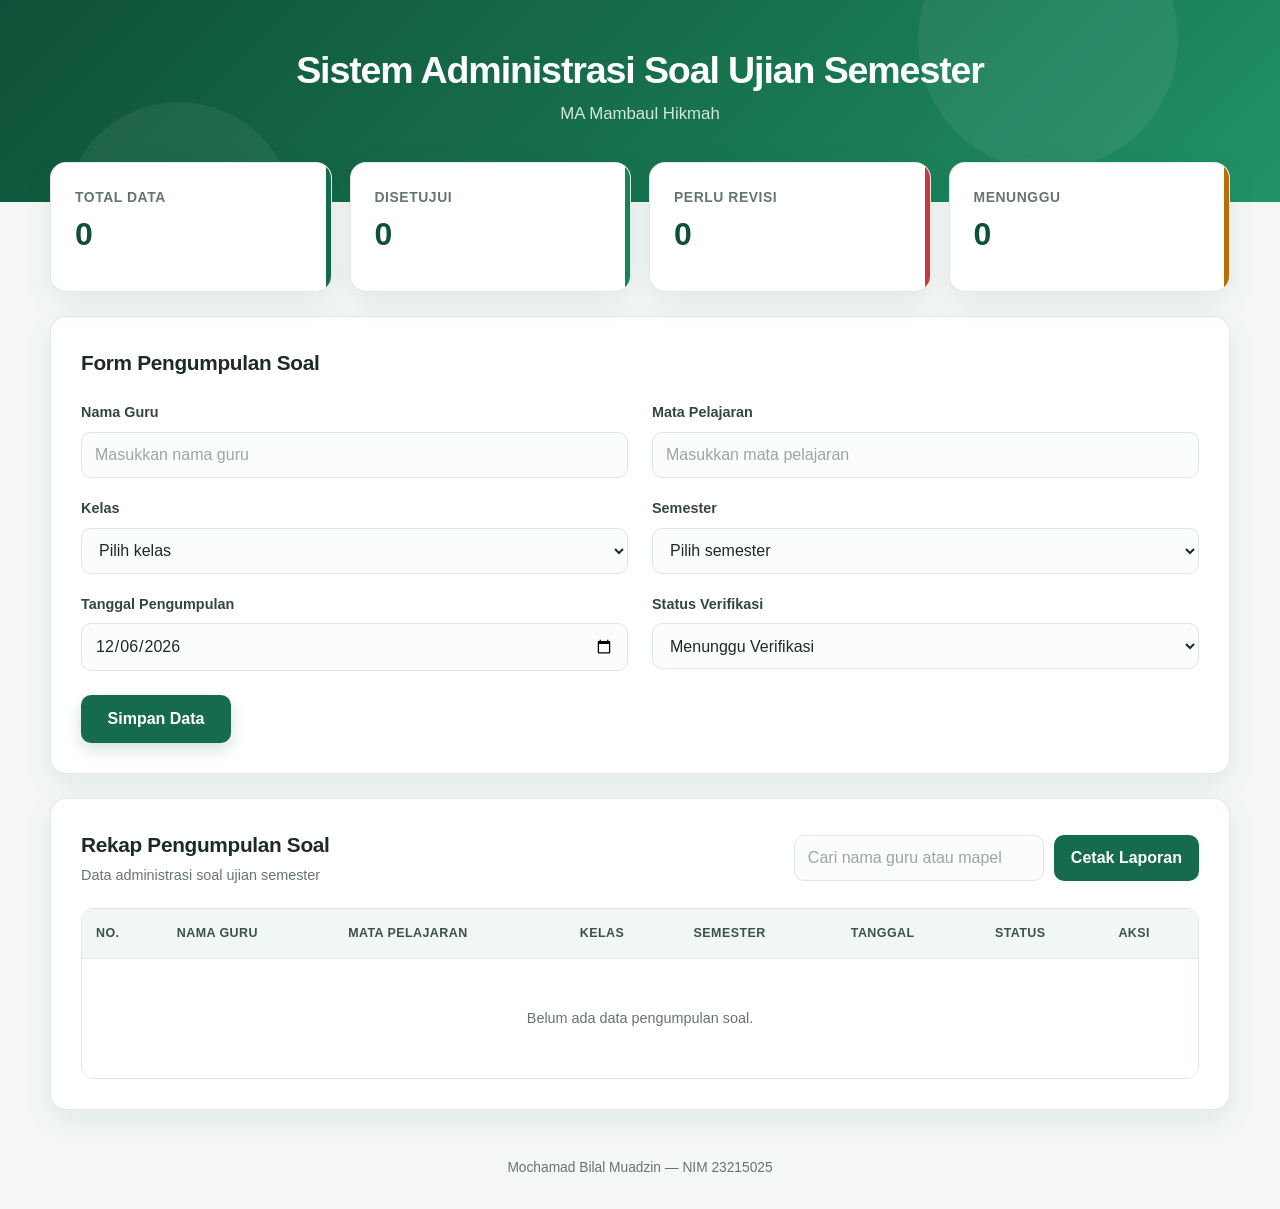
==== index.html @ 3a06ccc7 "Project UAS PKL" ====
<!DOCTYPE html>
<html lang="id">
<head>
    <meta charset="UTF-8">
    <meta name="viewport" content="width=device-width, initial-scale=1.0">
    <title>Sistem Pengelolaan Soal Ujian</title>
    <link rel="stylesheet" href="style.css">
</head>
<body>

    <header class="header">
        <div>
            <h1>Sistem Administrasi Soal Ujian Semester</h1>
            <p>MA Mambaul Hikmah</p>
        </div>
    </header>

    <main class="container">

        <section class="dashboard">
            <div class="card">
                <h3>Total Data</h3>
                <p id="totalData">0</p>
            </div>

            <div class="card">
                <h3>Disetujui</h3>
                <p id="totalDisetujui">0</p>
            </div>

            <div class="card">
                <h3>Perlu Revisi</h3>
                <p id="totalRevisi">0</p>
            </div>

            <div class="card">
                <h3>Menunggu</h3>
                <p id="totalMenunggu">0</p>
            </div>
        </section>

        <section class="panel">
            <h2>Form Pengumpulan Soal</h2>

            <form id="formSoal">
                <div class="form-grid">

                    <div class="form-group">
                        <label for="namaGuru">Nama Guru</label>
                        <input
                            type="text"
                            id="namaGuru"
                            placeholder="Masukkan nama guru"
                            required
                        >
                    </div>

                    <div class="form-group">
                        <label for="mataPelajaran">Mata Pelajaran</label>
                        <input
                            type="text"
                            id="mataPelajaran"
                            placeholder="Masukkan mata pelajaran"
                            required
                        >
                    </div>

                    <div class="form-group">
                        <label for="kelas">Kelas</label>
                        <select id="kelas" required>
                            <option value="">Pilih kelas</option>
                            <option value="X">Kelas X</option>
                            <option value="XI">Kelas XI</option>
                            <option value="XII">Kelas XII</option>
                        </select>
                    </div>

                    <div class="form-group">
                        <label for="semester">Semester</label>
                        <select id="semester" required>
                            <option value="">Pilih semester</option>
                            <option value="Ganjil">Ganjil</option>
                            <option value="Genap">Genap</option>
                        </select>
                    </div>

                    <div class="form-group">
                        <label for="tanggal">Tanggal Pengumpulan</label>
                        <input type="date" id="tanggal" required>
                    </div>

                    <div class="form-group">
                        <label for="status">Status Verifikasi</label>
                        <select id="status" required>
                            <option value="Menunggu Verifikasi">
                                Menunggu Verifikasi
                            </option>
                            <option value="Disetujui">Disetujui</option>
                            <option value="Perlu Revisi">Perlu Revisi</option>
                        </select>
                    </div>

                </div>

                <button type="submit" class="btn-primary">
                    Simpan Data
                </button>
            </form>
        </section>

        <section class="panel">
            <div class="table-header">
                <div>
                    <h2>Rekap Pengumpulan Soal</h2>
                    <p>Data administrasi soal ujian semester</p>
                </div>

                <div class="table-actions">
                    <input
                        type="text"
                        id="pencarian"
                        placeholder="Cari nama guru atau mapel"
                    >

                    <button
                        type="button"
                        class="btn-print"
                        onclick="window.print()"
                    >
                        Cetak Laporan
                    </button>
                </div>
            </div>

            <div class="table-wrapper">
                <table>
                    <thead>
                        <tr>
                            <th>No.</th>
                            <th>Nama Guru</th>
                            <th>Mata Pelajaran</th>
                            <th>Kelas</th>
                            <th>Semester</th>
                            <th>Tanggal</th>
                            <th>Status</th>
                            <th>Aksi</th>
                        </tr>
                    </thead>

                    <tbody id="tabelSoal">
                        <tr>
                            <td colspan="8" class="data-kosong">
                                Belum ada data pengumpulan soal.
                            </td>
                        </tr>
                    </tbody>
                </table>
            </div>
        </section>

    </main>

    <footer>
        <p>
            Mochamad Bilal Muadzin — NIM 23215025
        </p>
    </footer>

    <script src="script.js"></script>
</body>
</html>
---- style.css ----
/* ---------- Base ---------- */
:root {
    --primary: #176b4d;
    --primary-dark: #0f5138;
    --primary-soft: #e9f5ef;
    --background: #f4f7f6;
    --surface: #ffffff;
    --text: #1d2b26;
    --text-muted: #66756f;
    --border: #dfe7e3;
    --success: #168654;
    --warning: #b86e08;
    --danger: #c43d3d;
    --shadow: 0 10px 30px rgba(26, 72, 55, 0.08);
    --radius: 16px;
}

* {
    box-sizing: border-box;
}

html {
    scroll-behavior: smooth;
}

body {
    min-height: 100vh;
    margin: 0;
    background: var(--background);
    color: var(--text);
    font-family: Inter, "Segoe UI", Arial, sans-serif;
    line-height: 1.5;
}

button,
input,
select {
    font: inherit;
}

button {
    cursor: pointer;
}

/* ---------- Header ---------- */
.header {
    position: relative;
    overflow: hidden;
    padding: 48px 24px 76px;
    background: linear-gradient(135deg, #0f5138 0%, #187451 58%, #219268 100%);
    color: #ffffff;
    text-align: center;
}

.header::before,
.header::after {
    position: absolute;
    border-radius: 50%;
    background: rgba(255, 255, 255, 0.06);
    content: "";
}

.header::before {
    top: -90px;
    right: 8%;
    width: 260px;
    height: 260px;
}

.header::after {
    bottom: -130px;
    left: 5%;
    width: 230px;
    height: 230px;
}

.header > div {
    position: relative;
    z-index: 1;
}

.header h1 {
    max-width: 850px;
    margin: 0 auto 8px;
    font-size: clamp(1.65rem, 3vw, 2.35rem);
    line-height: 1.2;
    letter-spacing: -0.03em;
}

.header p {
    margin: 0;
    color: rgba(255, 255, 255, 0.82);
    font-size: 1.05rem;
}

/* ---------- Layout ---------- */
.container {
    position: relative;
    z-index: 2;
    width: min(1180px, calc(100% - 40px));
    margin: -40px auto 48px;
}

.dashboard {
    display: grid;
    grid-template-columns: repeat(4, minmax(0, 1fr));
    gap: 18px;
    margin-bottom: 24px;
}

.card,
.panel {
    border: 1px solid rgba(223, 231, 227, 0.9);
    background: var(--surface);
    box-shadow: var(--shadow);
}

.card {
    position: relative;
    overflow: hidden;
    min-height: 130px;
    padding: 24px;
    border-radius: var(--radius);
}

.card::after {
    position: absolute;
    top: 0;
    right: 0;
    width: 5px;
    height: 100%;
    background: var(--primary);
    content: "";
}

.card:nth-child(2)::after {
    background: var(--success);
}

.card:nth-child(3)::after {
    background: var(--danger);
}

.card:nth-child(4)::after {
    background: var(--warning);
}

.card h3 {
    margin: 0 0 10px;
    color: var(--text-muted);
    font-size: 0.87rem;
    font-weight: 650;
    letter-spacing: 0.04em;
    text-transform: uppercase;
}

.card p {
    margin: 0;
    color: var(--primary-dark);
    font-size: 2rem;
    font-weight: 750;
    line-height: 1;
}

.panel {
    margin-bottom: 24px;
    padding: 30px;
    border-radius: var(--radius);
}

.panel h2 {
    margin: 0 0 24px;
    font-size: 1.3rem;
    letter-spacing: -0.015em;
}

/* ---------- Form ---------- */
.form-grid {
    display: grid;
    grid-template-columns: repeat(2, minmax(0, 1fr));
    gap: 20px 24px;
}

.form-group {
    display: flex;
    flex-direction: column;
    gap: 8px;
}

.form-group label {
    color: #34463f;
    font-size: 0.9rem;
    font-weight: 650;
}

input,
select {
    width: 100%;
    min-height: 46px;
    padding: 10px 13px;
    border: 1px solid var(--border);
    border-radius: 10px;
    outline: none;
    background: #fbfcfc;
    color: var(--text);
    transition: border-color 0.2s ease, box-shadow 0.2s ease, background 0.2s ease;
}

input::placeholder {
    color: #9aa7a2;
}

input:focus,
select:focus {
    border-color: var(--primary);
    background: #ffffff;
    box-shadow: 0 0 0 4px rgba(23, 107, 77, 0.11);
}

.btn-primary,
.btn-print,
.btn-hapus,
.btn-edit,
.btn-batal,
.btn-konfirmasi-hapus {
    border: 0;
    border-radius: 10px;
    font-weight: 650;
    transition: transform 0.18s ease, background 0.18s ease, box-shadow 0.18s ease;
}

.btn-primary {
    min-width: 150px;
    margin-top: 24px;
    padding: 12px 22px;
    background: var(--primary);
    box-shadow: 0 6px 16px rgba(23, 107, 77, 0.2);
    color: #ffffff;
}

.btn-primary:hover,
.btn-print:hover {
    transform: translateY(-1px);
    background: var(--primary-dark);
}

.btn-primary:active,
.btn-print:active,
.btn-hapus:active {
    transform: translateY(0);
}

.btn-primary {
    position: relative;
    overflow: visible;
}

.btn-success-animation {
    background: var(--success);
    box-shadow: 0 0 0 7px rgba(22, 134, 84, 0.12),
                0 10px 25px rgba(22, 134, 84, 0.28);
    animation: success-button 0.45s ease both;
}

.success-particles {
    position: absolute;
    inset: 50% auto auto 50%;
    width: 1px;
    height: 1px;
    pointer-events: none;
}

.success-particles i {
    position: absolute;
    width: 7px;
    height: 7px;
    border-radius: 2px;
    background: var(--color);
    opacity: 0;
    animation: particle-pop 0.85s var(--delay) ease-out forwards;
}

.success-popup-overlay {
    position: fixed;
    z-index: 1200;
    inset: 0;
    display: grid;
    place-items: center;
    padding: 20px;
    background: rgba(10, 35, 26, 0.18);
    backdrop-filter: blur(2px);
    animation: popup-overlay-in 0.2s ease both;
}

.success-popup {
    display: flex;
    align-items: center;
    width: min(390px, 100%);
    padding: 24px 25px;
    border: 1px solid rgba(22, 134, 84, 0.15);
    border-radius: 18px;
    background: #ffffff;
    box-shadow: 0 24px 65px rgba(14, 61, 43, 0.24);
    text-align: left;
    animation: success-popup-in 0.5s cubic-bezier(0.2, 1.25, 0.35, 1) both;
}

.success-popup strong,
.success-popup span {
    display: block;
}

.success-popup strong {
    margin-bottom: 3px;
    color: var(--primary-dark);
    font-size: 1.05rem;
}

.success-popup span {
    color: var(--text-muted);
    font-size: 0.84rem;
}

.success-check {
    flex: 0 0 56px;
    width: 56px;
    height: 56px;
    margin-right: 16px;
}

.success-check svg {
    width: 100%;
    height: 100%;
    overflow: visible;
}

.success-check circle {
    fill: #e4f7ed;
    stroke: var(--success);
    stroke-dasharray: 151;
    stroke-dashoffset: 151;
    stroke-width: 2.5;
    animation: draw-check 0.55s 0.15s ease forwards;
}

.success-check path {
    fill: none;
    stroke: var(--success);
    stroke-dasharray: 30;
    stroke-dashoffset: 30;
    stroke-linecap: round;
    stroke-linejoin: round;
    stroke-width: 4;
    animation: draw-check 0.4s 0.55s ease forwards;
}

.success-popup-hide {
    opacity: 0;
    transition: opacity 0.3s ease;
}

.success-popup-hide .success-popup {
    transform: translateY(-8px) scale(0.97);
    transition: transform 0.3s ease;
}

.card-update {
    animation: card-pop 0.55s var(--delay) ease both;
}

tbody tr.row-baru td {
    animation: row-highlight 1.8s ease;
}

@keyframes success-button {
    0% { transform: scale(0.94); }
    55% { transform: scale(1.04); }
    100% { transform: scale(1); }
}

@keyframes success-popup-in {
    from {
        opacity: 0;
        transform: translateY(18px) scale(0.88);
    }
    to {
        opacity: 1;
        transform: translateY(0) scale(1);
    }
}

@keyframes popup-overlay-in {
    from { opacity: 0; }
    to { opacity: 1; }
}

@keyframes draw-check {
    to { stroke-dashoffset: 0; }
}

@keyframes particle-pop {
    0% {
        opacity: 1;
        transform: translate(0, 0) rotate(0);
    }
    100% {
        opacity: 0;
        transform: translate(var(--x), var(--y)) rotate(var(--r));
    }
}

@keyframes card-pop {
    0%, 100% { transform: translateY(0) scale(1); }
    45% { transform: translateY(-5px) scale(1.025); }
}

@keyframes row-highlight {
    0%, 100% { background: transparent; }
    20%, 65% { background: #dcf5e8; }
}

@media (prefers-reduced-motion: reduce) {
    .btn-success-animation,
    .success-particles i,
    .success-popup-overlay,
    .success-popup,
    .success-check circle,
    .success-check path,
    .card-update,
    tbody tr.row-baru td {
        animation: none;
    }
}

/* ---------- Table ---------- */
.table-header {
    display: flex;
    align-items: center;
    justify-content: space-between;
    gap: 24px;
    margin-bottom: 22px;
}

.table-header h2 {
    margin-bottom: 4px;
}

.table-header p {
    margin: 0;
    color: var(--text-muted);
    font-size: 0.9rem;
}

.table-actions {
    display: flex;
    align-items: center;
    gap: 10px;
}

.table-actions input {
    width: 250px;
}

.btn-print {
    min-height: 46px;
    padding: 10px 17px;
    background: var(--primary);
    color: #ffffff;
    white-space: nowrap;
}

.table-wrapper {
    overflow-x: auto;
    border: 1px solid var(--border);
    border-radius: 12px;
}

table {
    width: 100%;
    min-width: 850px;
    border-collapse: collapse;
    background: #ffffff;
}

th,
td {
    padding: 15px 14px;
    border-bottom: 1px solid #e8eeeb;
    text-align: left;
    vertical-align: middle;
}

th {
    background: #f0f7f4;
    color: #3d5149;
    font-size: 0.78rem;
    font-weight: 750;
    letter-spacing: 0.035em;
    text-transform: uppercase;
    white-space: nowrap;
}

td {
    color: #40514a;
    font-size: 0.9rem;
}

tbody tr:last-child td {
    border-bottom: 0;
}

tbody tr:hover td {
    background: #fbfdfc;
}

.data-kosong {
    height: 120px;
    color: var(--text-muted);
    text-align: center;
}

.status {
    display: inline-flex;
    align-items: center;
    padding: 6px 10px;
    border-radius: 999px;
    font-size: 0.78rem;
    font-weight: 700;
    white-space: nowrap;
}

.status-disetujui {
    background: #e5f7ed;
    color: #147144;
}

.status-revisi {
    background: #feebeb;
    color: #ad3030;
}

.status-menunggu {
    background: #fff3dc;
    color: #9b5b04;
}

.btn-hapus {
    padding: 7px 12px;
    background: #fff0f0;
    color: var(--danger);
    font-size: 0.82rem;
}

.btn-hapus:hover {
    background: #fbdede;
}

.aksi-row {
    display: flex;
    gap: 7px;
}

.btn-edit {
    padding: 7px 12px;
    border: 0;
    background: var(--primary-soft);
    color: var(--primary-dark);
    font-size: 0.82rem;
}

.btn-edit:hover {
    background: #d7eee3;
}

/* ---------- Toast & confirmation ---------- */
.toast-container {
    position: fixed;
    z-index: 1000;
    top: 20px;
    right: 20px;
    display: grid;
    gap: 10px;
    width: min(360px, calc(100% - 40px));
}

.toast {
    padding: 14px 17px;
    border-left: 4px solid var(--success);
    border-radius: 10px;
    background: #ffffff;
    box-shadow: 0 12px 35px rgba(25, 53, 43, 0.18);
    color: var(--text);
    opacity: 0;
    transform: translateY(-12px);
    transition: 0.25s ease;
}

.toast-show {
    opacity: 1;
    transform: translateY(0);
}

.toast-warning {
    border-left-color: var(--warning);
}

.toast-info {
    border-left-color: #2878bd;
}

.modal-overlay {
    position: fixed;
    z-index: 1100;
    inset: 0;
    display: grid;
    place-items: center;
    padding: 20px;
    background: rgba(12, 30, 23, 0.52);
    backdrop-filter: blur(3px);
}

.modal-konfirmasi {
    width: min(420px, 100%);
    padding: 26px;
    border-radius: 16px;
    background: #ffffff;
    box-shadow: 0 24px 60px rgba(12, 30, 23, 0.25);
}

.modal-konfirmasi h3 {
    margin: 0 0 8px;
    font-size: 1.2rem;
}

.modal-konfirmasi p {
    margin: 0;
    color: var(--text-muted);
}

.modal-actions {
    display: flex;
    justify-content: flex-end;
    gap: 10px;
    margin-top: 24px;
}

.btn-batal,
.btn-konfirmasi-hapus {
    padding: 10px 16px;
}

.btn-batal {
    border: 1px solid var(--border);
    background: #ffffff;
    color: var(--text);
}

.btn-konfirmasi-hapus {
    background: var(--danger);
    color: #ffffff;
}

/* ---------- Footer ---------- */
footer {
    padding: 0 20px 30px;
    color: var(--text-muted);
    text-align: center;
    font-size: 0.86rem;
}

footer p {
    margin: 0;
}

/* ---------- Responsive ---------- */
@media (max-width: 900px) {
    .dashboard {
        grid-template-columns: repeat(2, minmax(0, 1fr));
    }

    .table-header {
        align-items: flex-start;
        flex-direction: column;
    }

    .table-actions {
        width: 100%;
    }

    .table-actions input {
        flex: 1;
        width: auto;
    }
}

@media (max-width: 640px) {
    .header {
        padding: 36px 18px 64px;
    }

    .container {
        width: min(100% - 24px, 1180px);
        margin-top: -32px;
    }

    .dashboard {
        gap: 12px;
    }

    .card {
        min-height: 110px;
        padding: 18px;
    }

    .card h3 {
        font-size: 0.75rem;
    }

    .card p {
        font-size: 1.7rem;
    }

    .panel {
        padding: 21px 18px;
    }

    .form-grid {
        grid-template-columns: 1fr;
        gap: 16px;
    }

    .btn-primary {
        width: 100%;
    }

    .table-actions {
        align-items: stretch;
        flex-direction: column;
    }

    .table-actions input,
    .btn-print {
        width: 100%;
    }
}

@media (max-width: 380px) {
    .dashboard {
        grid-template-columns: 1fr;
    }
}

/* ---------- Print ---------- */
@media print {
    body {
        background: #ffffff;
    }

    .header {
        padding: 20px;
        background: #ffffff;
        color: #000000;
    }

    .header p {
        color: #444444;
    }

    .container {
        width: 100%;
        margin: 0;
    }

    .dashboard,
    .panel:first-of-type,
    .table-actions,
    footer {
        display: none;
    }

    .panel {
        padding: 0;
        border: 0;
        box-shadow: none;
    }

    .table-wrapper {
        overflow: visible;
    }

    table {
        min-width: 0;
    }

    th,
    td {
        padding: 8px;
        font-size: 10px;
    }

    th:last-child,
    td:last-child {
        display: none;
    }
}
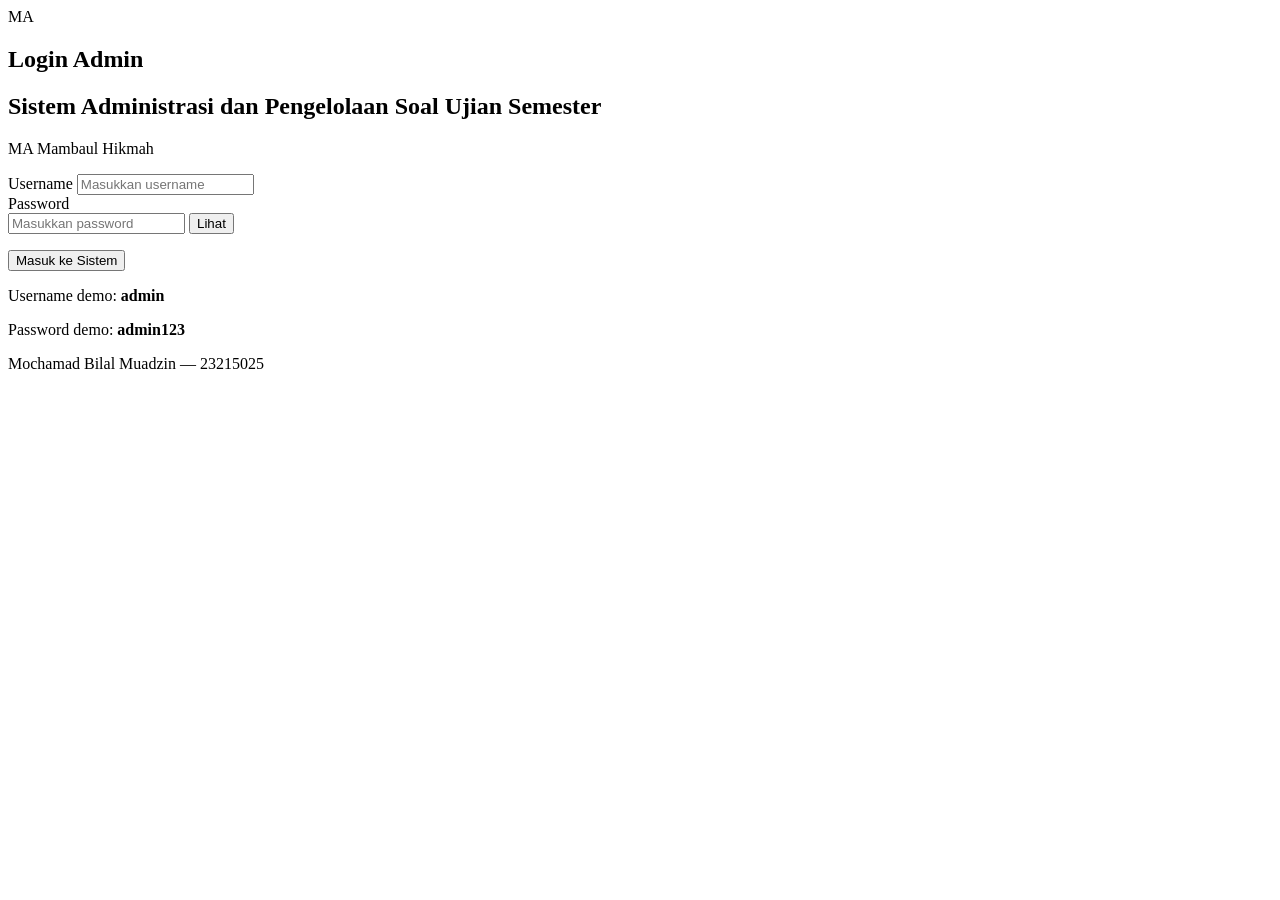
==== commit e2e62500: "Backup sebelum pengembangan fitur lengkap" ====
--- a/index.html
+++ b/index.html
@@ -3,169 +3,91 @@
 <head>
     <meta charset="UTF-8">
     <meta name="viewport" content="width=device-width, initial-scale=1.0">
-    <title>Sistem Pengelolaan Soal Ujian</title>
-    <link rel="stylesheet" href="style.css">
+
+    <title>Login Admin | MA Mambaul Hikmah</title>
+
+    <link rel="stylesheet" href="login.css">
 </head>
+
 <body>
 
-    <header class="header">
-        <div>
-            <h1>Sistem Administrasi Soal Ujian Semester</h1>
-            <p>MA Mambaul Hikmah</p>
-        </div>
-    </header>
+    <main class="login-container">
 
-    <main class="container">
+        <section class="login-card">
 
-        <section class="dashboard">
-            <div class="card">
-                <h3>Total Data</h3>
-                <p id="totalData">0</p>
+            <div class="logo-placeholder">
+                MA
             </div>
 
-            <div class="card">
-                <h3>Disetujui</h3>
-                <p id="totalDisetujui">0</p>
+            <h1>Login Admin</h1>
+
+            <h2>
+                Sistem Administrasi dan Pengelolaan
+                Soal Ujian Semester
+            </h2>
+
+            <p class="nama-sekolah">
+                MA Mambaul Hikmah
+            </p>
+
+            <form id="formLogin">
+
+                <div class="form-group">
+                    <label for="username">Username</label>
+
+                    <input
+                        type="text"
+                        id="username"
+                        placeholder="Masukkan username"
+                        autocomplete="username"
+                        required
+                    >
+                </div>
+
+                <div class="form-group">
+                    <label for="password">Password</label>
+
+                    <div class="password-wrapper">
+                        <input
+                            type="password"
+                            id="password"
+                            placeholder="Masukkan password"
+                            autocomplete="current-password"
+                            required
+                        >
+
+                        <button
+                            type="button"
+                            id="lihatPassword"
+                            class="btn-lihat"
+                        >
+                            Lihat
+                        </button>
+                    </div>
+                </div>
+
+                <p id="pesanLogin" class="pesan-login"></p>
+
+                <button type="submit" class="btn-login">
+                    Masuk ke Sistem
+                </button>
+
+            </form>
+
+            <div class="info-login">
+                <p>Username demo: <strong>admin</strong></p>
+                <p>Password demo: <strong>admin123</strong></p>
             </div>
 
-            <div class="card">
-                <h3>Perlu Revisi</h3>
-                <p id="totalRevisi">0</p>
-            </div>
+            <p class="copyright">
+                Mochamad Bilal Muadzin — 23215025
+            </p>
 
-            <div class="card">
-                <h3>Menunggu</h3>
-                <p id="totalMenunggu">0</p>
-            </div>
-        </section>
-
-        <section class="panel">
-            <h2>Form Pengumpulan Soal</h2>
-
-            <form id="formSoal">
-                <div class="form-grid">
-
-                    <div class="form-group">
-                        <label for="namaGuru">Nama Guru</label>
-                        <input
-                            type="text"
-                            id="namaGuru"
-                            placeholder="Masukkan nama guru"
-                            required
-                        >
-                    </div>
-
-                    <div class="form-group">
-                        <label for="mataPelajaran">Mata Pelajaran</label>
-                        <input
-                            type="text"
-                            id="mataPelajaran"
-                            placeholder="Masukkan mata pelajaran"
-                            required
-                        >
-                    </div>
-
-                    <div class="form-group">
-                        <label for="kelas">Kelas</label>
-                        <select id="kelas" required>
-                            <option value="">Pilih kelas</option>
-                            <option value="X">Kelas X</option>
-                            <option value="XI">Kelas XI</option>
-                            <option value="XII">Kelas XII</option>
-                        </select>
-                    </div>
-
-                    <div class="form-group">
-                        <label for="semester">Semester</label>
-                        <select id="semester" required>
-                            <option value="">Pilih semester</option>
-                            <option value="Ganjil">Ganjil</option>
-                            <option value="Genap">Genap</option>
-                        </select>
-                    </div>
-
-                    <div class="form-group">
-                        <label for="tanggal">Tanggal Pengumpulan</label>
-                        <input type="date" id="tanggal" required>
-                    </div>
-
-                    <div class="form-group">
-                        <label for="status">Status Verifikasi</label>
-                        <select id="status" required>
-                            <option value="Menunggu Verifikasi">
-                                Menunggu Verifikasi
-                            </option>
-                            <option value="Disetujui">Disetujui</option>
-                            <option value="Perlu Revisi">Perlu Revisi</option>
-                        </select>
-                    </div>
-
-                </div>
-
-                <button type="submit" class="btn-primary">
-                    Simpan Data
-                </button>
-            </form>
-        </section>
-
-        <section class="panel">
-            <div class="table-header">
-                <div>
-                    <h2>Rekap Pengumpulan Soal</h2>
-                    <p>Data administrasi soal ujian semester</p>
-                </div>
-
-                <div class="table-actions">
-                    <input
-                        type="text"
-                        id="pencarian"
-                        placeholder="Cari nama guru atau mapel"
-                    >
-
-                    <button
-                        type="button"
-                        class="btn-print"
-                        onclick="window.print()"
-                    >
-                        Cetak Laporan
-                    </button>
-                </div>
-            </div>
-
-            <div class="table-wrapper">
-                <table>
-                    <thead>
-                        <tr>
-                            <th>No.</th>
-                            <th>Nama Guru</th>
-                            <th>Mata Pelajaran</th>
-                            <th>Kelas</th>
-                            <th>Semester</th>
-                            <th>Tanggal</th>
-                            <th>Status</th>
-                            <th>Aksi</th>
-                        </tr>
-                    </thead>
-
-                    <tbody id="tabelSoal">
-                        <tr>
-                            <td colspan="8" class="data-kosong">
-                                Belum ada data pengumpulan soal.
-                            </td>
-                        </tr>
-                    </tbody>
-                </table>
-            </div>
         </section>
 
     </main>
 
-    <footer>
-        <p>
-            Mochamad Bilal Muadzin — NIM 23215025
-        </p>
-    </footer>
+    <script src="login.js"></script>
 
-    <script src="script.js"></script>
 </body>
 </html>
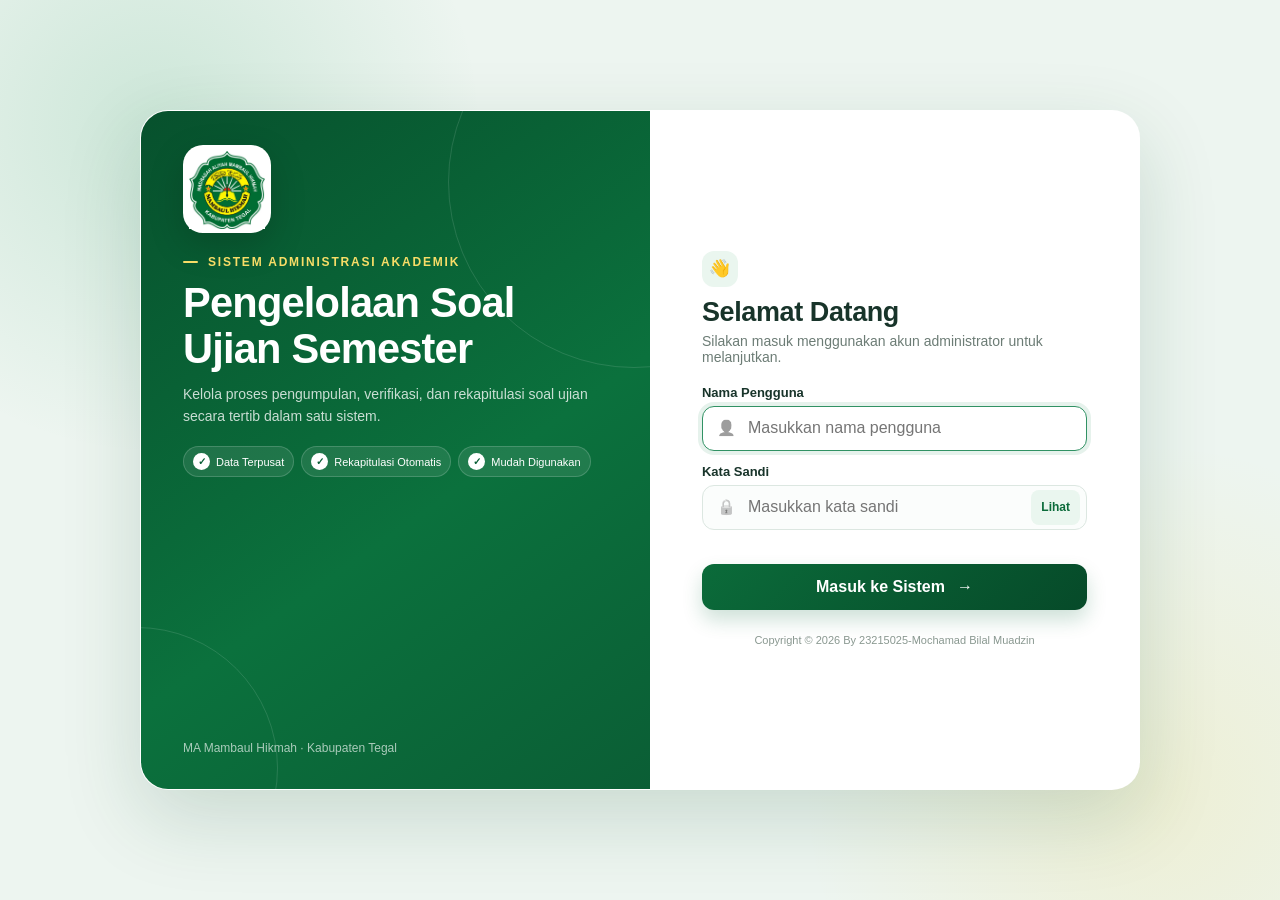
==== commit df64d48e: "Menambahkan sistem login, dashboard, CRUD guru, mapel, pengumpulan soal, dan laporan" ====
--- a/index.html
+++ b/index.html
@@ -1,93 +1,40 @@
-<!DOCTYPE html>
+<!doctype html>
 <html lang="id">
 <head>
-    <meta charset="UTF-8">
-    <meta name="viewport" content="width=device-width, initial-scale=1.0">
-
-    <title>Login Admin | MA Mambaul Hikmah</title>
-
-    <link rel="stylesheet" href="login.css">
+  <meta charset="utf-8">
+  <meta name="viewport" content="width=device-width,initial-scale=1">
+  <meta name="theme-color" content="#0b6b3a">
+  <title>Login | Administrasi Soal MA</title>
+  <link rel="icon" href="assets/favicon.png">
+  <link rel="stylesheet" href="css/login.css">
+  <link rel="stylesheet" href="css/animations.css">
 </head>
-
 <body>
-
-    <main class="login-container">
-
-        <section class="login-card">
-
-            <div class="logo-placeholder">
-                MA
-            </div>
-
-            <h1>Login Admin</h1>
-
-            <h2>
-                Sistem Administrasi dan Pengelolaan
-                Soal Ujian Semester
-            </h2>
-
-            <p class="nama-sekolah">
-                MA Mambaul Hikmah
-            </p>
-
-            <form id="formLogin">
-
-                <div class="form-group">
-                    <label for="username">Username</label>
-
-                    <input
-                        type="text"
-                        id="username"
-                        placeholder="Masukkan username"
-                        autocomplete="username"
-                        required
-                    >
-                </div>
-
-                <div class="form-group">
-                    <label for="password">Password</label>
-
-                    <div class="password-wrapper">
-                        <input
-                            type="password"
-                            id="password"
-                            placeholder="Masukkan password"
-                            autocomplete="current-password"
-                            required
-                        >
-
-                        <button
-                            type="button"
-                            id="lihatPassword"
-                            class="btn-lihat"
-                        >
-                            Lihat
-                        </button>
-                    </div>
-                </div>
-
-                <p id="pesanLogin" class="pesan-login"></p>
-
-                <button type="submit" class="btn-login">
-                    Masuk ke Sistem
-                </button>
-
-            </form>
-
-            <div class="info-login">
-                <p>Username demo: <strong>admin</strong></p>
-                <p>Password demo: <strong>admin123</strong></p>
-            </div>
-
-            <p class="copyright">
-                Mochamad Bilal Muadzin — 23215025
-            </p>
-
-        </section>
-
-    </main>
-
-    <script src="login.js"></script>
-
+  <main class="login-page">
+    <section class="login-shell">
+      <div class="login-intro">
+        <div class="intro-content">
+          <div class="school-mark"><img src="assets/logo-ma.png" alt="Logo resmi MA Mambaul Hikmah"></div>
+          <span class="eyebrow">Sistem Administrasi Akademik</span>
+          <h1>Pengelolaan Soal<br>Ujian Semester</h1>
+          <p>Kelola proses pengumpulan, verifikasi, dan rekapitulasi soal ujian secara tertib dalam satu sistem.</p>
+          <div class="feature-list"><span><b>✓</b> Data Terpusat</span><span><b>✓</b> Rekapitulasi Otomatis</span><span><b>✓</b> Mudah Digunakan</span></div>
+        </div>
+        <div class="intro-footer">MA Mambaul Hikmah · Kabupaten Tegal</div>
+      </div>
+      <div class="login-form-side">
+        <div class="mobile-brand"><img src="assets/logo-ma.png" alt="Logo MA Mambaul Hikmah"><div><strong>MA Mambaul Hikmah</strong><span>Administrasi Soal Ujian</span></div></div>
+        <div class="form-heading"><span class="welcome-icon">👋</span><h2>Selamat Datang</h2><p>Silakan masuk menggunakan akun administrator untuk melanjutkan.</p></div>
+        <form id="loginForm">
+          <div class="form-group"><label for="username">Nama Pengguna</label><div class="input-wrap"><span class="input-icon">👤</span><input id="username" autocomplete="username" required placeholder="Masukkan nama pengguna" autofocus></div></div>
+          <div class="form-group"><label for="password">Kata Sandi</label><div class="input-wrap"><span class="input-icon">🔒</span><input type="password" id="password" autocomplete="current-password" required placeholder="Masukkan kata sandi"><button class="toggle-password" type="button" id="togglePassword" aria-label="Tampilkan kata sandi">Lihat</button></div></div>
+          <p id="loginMessage" class="login-message" aria-live="polite"></p>
+          <button class="btn-login" type="submit"><span>Masuk ke Sistem</span><span>→</span></button>
+        </form>
+        <div class="login-footer">Copyright © 2026 By 23215025-Mochamad Bilal Muadzin</div>
+      </div>
+    </section>
+  </main>
+  <script src="js/login.js"></script>
 </body>
-</html>+</html>
--- a/css/login.css
+++ b/css/login.css
@@ -0,0 +1 @@
+:root{--green:#0b6b3a;--green-dark:#064a29;--green-soft:#eaf6ef;--text:#18342a;--muted:#6c7c75;--border:#dce7e1;--danger:#b42318}*{box-sizing:border-box}body{margin:0;min-height:100vh;color:var(--text);font-family:"Segoe UI",Inter,Arial,sans-serif;background:radial-gradient(circle at 12% 14%,rgba(33,155,91,.16),transparent 24%),radial-gradient(circle at 90% 88%,rgba(241,196,15,.12),transparent 25%),#edf5f0}button,input{font:inherit}.login-page{min-height:100vh;display:grid;place-items:center;padding:34px}.login-shell{width:min(1000px,100%);min-height:625px;display:grid;grid-template-columns:1.02fr .98fr;overflow:hidden;border:1px solid #ffffffcc;border-radius:28px;background:#fff;box-shadow:0 28px 80px rgba(13,75,44,.16)}.login-intro{position:relative;display:flex;flex-direction:column;justify-content:space-between;padding:50px;overflow:hidden;color:#fff;background:linear-gradient(145deg,#07512d,#0b713d 58%,#0b5e35)}.login-intro:before,.login-intro:after{content:"";position:absolute;border:1px solid #ffffff1f;border-radius:50%}.login-intro:before{width:370px;height:370px;right:-170px;top:-115px}.login-intro:after{width:280px;height:280px;left:-145px;bottom:-120px}.intro-content,.intro-footer{position:relative;z-index:1}.school-mark{width:112px;height:112px;display:grid;place-items:center;margin-bottom:30px;padding:8px;border-radius:25px;background:#fff;box-shadow:0 12px 35px #0000002b}.school-mark img{width:100%;height:100%;object-fit:contain}.eyebrow{font-size:12px;font-weight:750;letter-spacing:1.8px;text-transform:uppercase;color:#f8dd67}.login-intro h1{margin:13px 0 16px;font-size:clamp(36px,4vw,48px);line-height:1.12;letter-spacing:-.8px}.login-intro p{max-width:410px;margin:0;color:#ffffffc7;font-size:16px;line-height:1.7}.feature-list{display:flex;flex-wrap:wrap;gap:9px;margin-top:28px}.feature-list span{padding:8px 11px;border:1px solid #ffffff2b;border-radius:99px;background:#ffffff17;font-size:12px}.intro-footer{color:#ffffffa6;font-size:12px}.login-form-side{display:flex;flex-direction:column;justify-content:center;padding:52px 58px}.mobile-brand{display:none}.form-heading{margin-bottom:28px}.welcome-icon{display:inline-grid;width:42px;height:42px;place-items:center;border-radius:12px;background:var(--green-soft);font-size:20px}.form-heading h2{margin:14px 0 7px;font-size:30px;letter-spacing:-.4px}.form-heading p{margin:0;color:var(--muted);font-size:14px}.form-group{margin-bottom:18px}.form-group label{display:block;margin-bottom:8px;font-size:13px;font-weight:700}.label-row{display:flex;justify-content:space-between;align-items:center}.label-row span{margin-bottom:8px;color:var(--muted);font-size:11px}.input-wrap{position:relative}.input-wrap input{width:100%;height:49px;padding:0 75px 0 45px;color:var(--text);border:1px solid var(--border);border-radius:12px;outline:0;background:#fbfdfc;transition:.2s}.input-wrap input:focus{border-color:#319264;background:#fff;box-shadow:0 0 0 4px #3192641f}.input-icon{position:absolute;left:15px;top:50%;z-index:1;transform:translateY(-50%);font-size:15px;filter:grayscale(1);opacity:.65}.toggle-password{position:absolute;right:7px;top:7px;height:35px;padding:0 10px;border:0;border-radius:8px;color:var(--green);background:var(--green-soft);font-size:12px;font-weight:700;cursor:pointer}.login-message{min-height:20px;margin:-2px 0 9px;color:var(--danger);font-size:13px}.btn-login{width:100%;height:50px;display:flex;align-items:center;justify-content:center;gap:12px;border:0;border-radius:12px;color:#fff;background:linear-gradient(135deg,var(--green),var(--green-dark));box-shadow:0 10px 20px #0b6b3a33;font-weight:750;cursor:pointer;transition:.2s}.btn-login:hover{transform:translateY(-1px);box-shadow:0 14px 24px #0b6b3a40}.demo-account{display:flex;align-items:center;gap:11px;margin-top:20px;padding:11px 13px;border:1px dashed #bbd7c7;border-radius:12px;background:#f4faf6}.demo-icon{display:grid;width:34px;height:34px;place-items:center;border-radius:9px;background:#fff}.demo-account small{color:var(--muted);font-size:10px}.demo-account p{display:flex;gap:8px;margin:2px 0 0;font-size:12px}.demo-account p span{color:#9aaba3}.login-footer{margin-top:26px;color:#899890;text-align:center;font-size:11px;line-height:1.55}@media(max-width:820px){.login-page{padding:22px}.login-shell{width:min(490px,100%);min-height:auto;display:block;border-radius:23px}.login-intro{display:none}.login-form-side{padding:35px 38px}.mobile-brand{display:flex;align-items:center;gap:12px;margin-bottom:30px;padding-bottom:20px;border-bottom:1px solid #edf1ef}.mobile-brand img{width:58px;height:58px;object-fit:contain}.mobile-brand strong,.mobile-brand span{display:block}.mobile-brand strong{font-size:14px}.mobile-brand span{margin-top:3px;color:var(--muted);font-size:11px}}@media(max-width:480px){.login-page{align-items:start;padding:12px}.login-shell{border-radius:19px}.login-form-side{padding:27px 22px}.mobile-brand{margin-bottom:24px}.form-heading{margin-bottom:23px}.form-heading h2{font-size:25px}.welcome-icon{display:none}.login-footer{margin-top:20px}}
--- a/css/animations.css
+++ b/css/animations.css
@@ -0,0 +1,47 @@
+.feature-list span,.toggle-password{transition:transform .2s ease,box-shadow .2s ease,background-color .2s ease}.feature-list span:hover{transform:translateY(-3px);background:#ffffff24;box-shadow:0 8px 15px #00351d40}.toggle-password:hover{transform:scale(1.05);background:#dcefe4}.is-clicked{animation:loginClick .32s ease!important}@keyframes loginClick{0%{transform:scale(1)}45%{transform:scale(.96)}100%{transform:scale(1)}}@media(prefers-reduced-motion:reduce){.feature-list span,.toggle-password,.btn-login,.input-wrap input{transition:none}.is-clicked{animation:none!important}}
+
+/* Menjaga seluruh halaman login muat pada satu layar laptop. */
+@media (min-width:821px){
+  html,body{height:100%;overflow:hidden}
+  .login-page{height:100vh;min-height:0;padding:16px 24px}
+  .login-shell{height:min(680px,calc(100vh - 32px));min-height:0}
+  .login-intro{padding:34px 42px}
+  .school-mark{width:88px;height:88px;margin-bottom:19px;padding:6px;border-radius:20px}
+  .login-intro h1{margin:9px 0 11px;font-size:clamp(31px,3.25vw,43px)}
+  .login-intro p{font-size:14px;line-height:1.55}
+  .feature-list{margin-top:19px;gap:7px}
+  .feature-list span{padding:6px 9px;font-size:11px}
+  .login-form-side{padding:30px 52px}
+  .form-heading{margin-bottom:20px}
+  .welcome-icon{width:36px;height:36px;font-size:17px}
+  .form-heading h2{margin:10px 0 5px;font-size:27px}
+  .form-group{margin-bottom:13px}
+  .form-group label,.label-row span{margin-bottom:6px}
+  .input-wrap input{height:45px}
+  .toggle-password{top:5px}
+  .login-message{min-height:17px;margin:-2px 0 6px}
+  .btn-login{height:46px}
+  .login-footer{margin-top:22px}
+}
+
+/* Penyempurnaan hierarki tulisan pada panel identitas. */
+.intro-content{max-width:500px}
+.eyebrow{display:inline-block;position:relative;padding-left:25px;line-height:1.4}
+.eyebrow:before{content:"";position:absolute;left:0;top:50%;width:15px;height:2px;border-radius:2px;background:#f8dd67;transform:translateY(-50%)}
+.login-intro h1{max-width:500px;text-wrap:balance}
+.login-intro p{max-width:470px;text-wrap:pretty}
+.feature-list span{display:inline-flex;align-items:center;gap:6px;white-space:nowrap}
+.feature-list span b{display:inline-grid;width:17px;height:17px;place-items:center;border-radius:50%;color:#075d34;background:#fff;font-size:10px}
+.input-wrap input{padding-right:112px}.toggle-password{min-width:48px}
+@media (min-width:821px) and (max-height:700px){
+  .login-shell{height:calc(100vh - 20px)}
+  .login-page{padding:10px 20px}
+  .login-intro{padding:25px 36px}
+  .school-mark{width:72px;height:72px;margin-bottom:12px}
+  .login-intro h1{font-size:34px}
+  .feature-list{margin-top:12px}
+  .login-form-side{padding:20px 46px}
+  .welcome-icon{display:none}
+  .form-heading{margin-bottom:15px}
+  .login-footer{margin-top:9px}
+}
